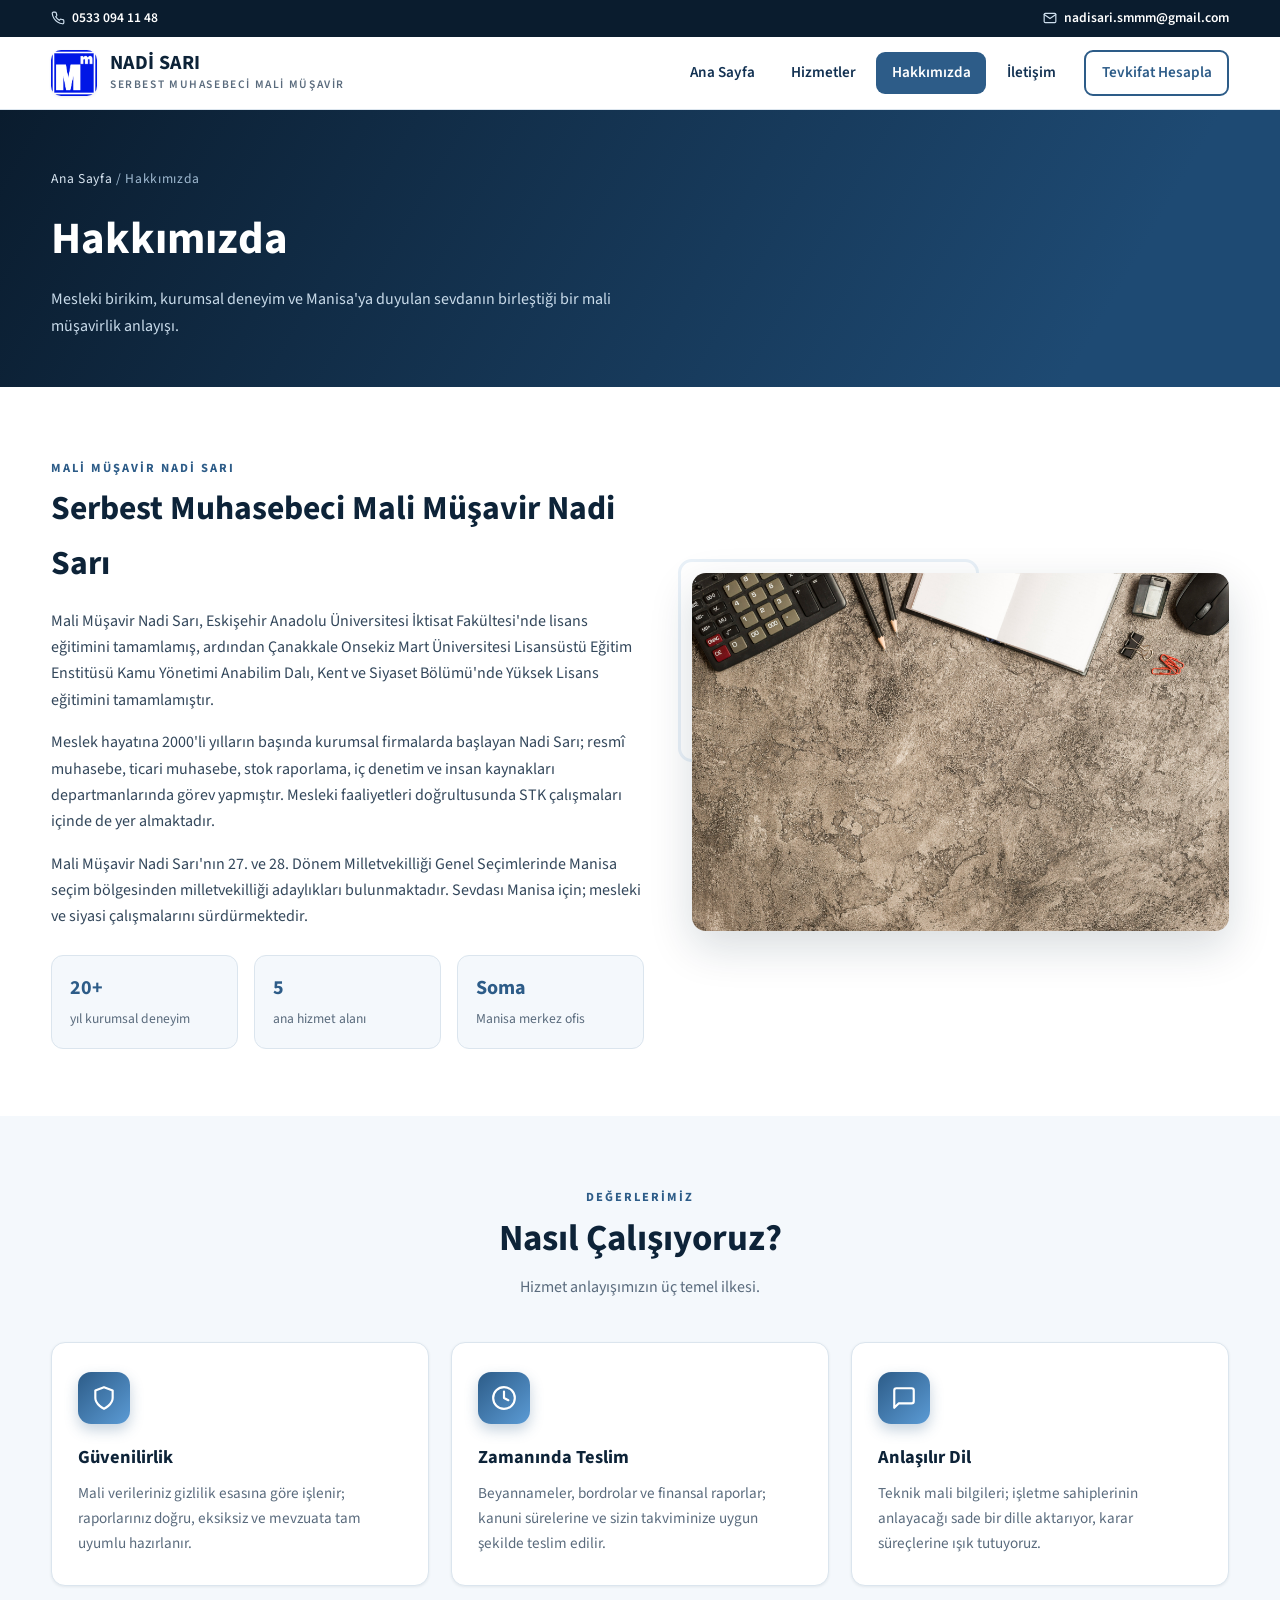
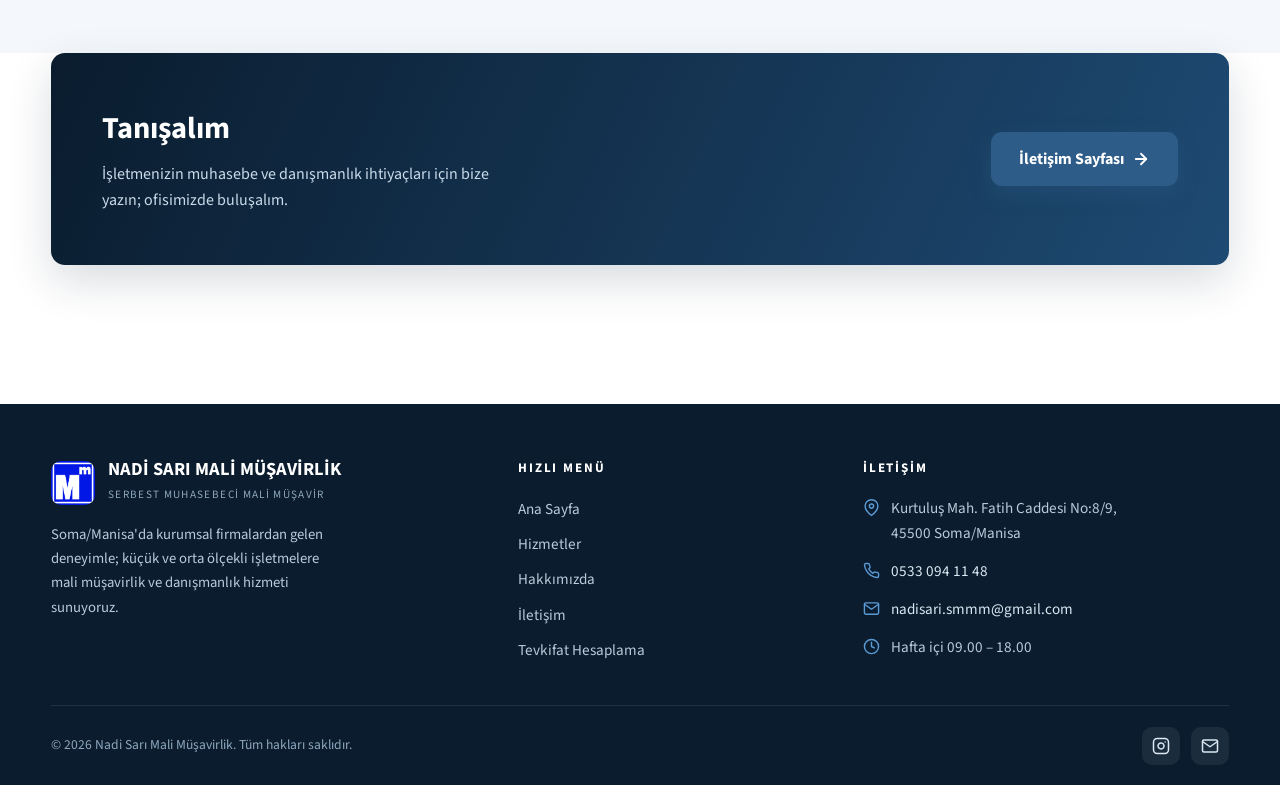
==== hakkimizda.html @ 2aadb76c "İlk yükleme: Nadi Sarı Mali Müşavirlik statik sitesi (WordPress'ten GitHub Pages'e taşındı)" ====
<!DOCTYPE html>
<html lang="tr">
<head>
  <meta charset="UTF-8">
  <meta name="viewport" content="width=device-width, initial-scale=1.0">
  <title>Hakkımızda — Nadi Sarı Mali Müşavirlik | Soma/Manisa</title>
  <meta name="description" content="Serbest Muhasebeci Mali Müşavir Nadi Sarı'nın mesleki yaşamı, eğitimi ve deneyimi.">
  <link rel="icon" type="image/jpeg" href="assets/img/logo.jpg">
  <link rel="preconnect" href="https://fonts.googleapis.com">
  <link rel="preconnect" href="https://fonts.gstatic.com" crossorigin>
  <link href="https://fonts.googleapis.com/css2?family=Source+Sans+3:ital,wght@0,400;0,600;0,700;1,400&display=swap" rel="stylesheet">
  <link rel="stylesheet" href="assets/css/style.css">
</head>
<body>

  <div class="topbar">
    <div class="container">
      <span>
        <svg viewBox="0 0 24 24" fill="none" stroke="currentColor" stroke-width="2" stroke-linecap="round" stroke-linejoin="round"><path d="M22 16.92v3a2 2 0 0 1-2.18 2 19.79 19.79 0 0 1-8.63-3.07 19.5 19.5 0 0 1-6-6 19.79 19.79 0 0 1-3.07-8.67A2 2 0 0 1 4.11 2h3a2 2 0 0 1 2 1.72 12.84 12.84 0 0 0 .7 2.81 2 2 0 0 1-.45 2.11L8.09 9.91a16 16 0 0 0 6 6l1.27-1.27a2 2 0 0 1 2.11-.45 12.84 12.84 0 0 0 2.81.7A2 2 0 0 1 22 16.92z"/></svg>
        <a href="tel:+905330941148">0533 094 11 48</a>
      </span>
      <span>
        <svg viewBox="0 0 24 24" fill="none" stroke="currentColor" stroke-width="2" stroke-linecap="round" stroke-linejoin="round"><path d="M4 4h16c1.1 0 2 .9 2 2v12c0 1.1-.9 2-2 2H4c-1.1 0-2-.9-2-2V6c0-1.1.9-2 2-2z"/><polyline points="22,6 12,13 2,6"/></svg>
        <a href="mailto:nadisari.smmm@gmail.com">nadisari.smmm@gmail.com</a>
      </span>
    </div>
  </div>

  <header class="site-header">
    <div class="container header-inner">
      <a class="brand" href="index.html">
        <img src="assets/img/logo.jpg" alt="Nadi Sarı Mali Müşavirlik logosu" width="46" height="46">
        <span class="brand-text">
          <strong>NADİ SARI</strong>
          <small>Serbest Muhasebeci Mali Müşavir</small>
        </span>
      </a>
      <nav class="main-nav" aria-label="Ana menü">
        <ul>
          <li><a href="index.html">Ana Sayfa</a></li>
          <li><a href="hizmetler.html">Hizmetler</a></li>
          <li><a href="hakkimizda.html" class="active">Hakkımızda</a></li>
          <li><a href="iletisim.html">İletişim</a></li>
          <li><a href="tevkifat-hesaplama.html" class="nav-cta">Tevkifat Hesapla</a></li>
        </ul>
      </nav>
      <button class="nav-toggle" aria-expanded="false" aria-label="Menüyü aç/kapat">
        <svg viewBox="0 0 24 24" fill="none" stroke-width="2.4" stroke-linecap="round"><line x1="3" y1="6" x2="21" y2="6"/><line x1="3" y1="12" x2="21" y2="12"/><line x1="3" y1="18" x2="21" y2="18"/></svg>
      </button>
    </div>
  </header>

  <section class="page-hero">
    <div class="container">
      <nav class="breadcrumb" aria-label="Konum"><a href="index.html">Ana Sayfa</a> / Hakkımızda</nav>
      <h1>Hakkımızda</h1>
      <p>Mesleki birikim, kurumsal deneyim ve Manisa'ya duyulan sevdanın birleştiği bir mali müşavirlik anlayışı.</p>
    </div>
  </section>

  <section class="section">
    <div class="container about-wrap">
      <div class="about-copy reveal">
        <span class="kicker" style="color:var(--blue-600);font-size:.78rem;font-weight:700;letter-spacing:.16em;text-transform:uppercase">Mali Müşavir Nadi Sarı</span>
        <h2>Serbest Muhasebeci Mali Müşavir Nadi Sarı</h2>
        <p>
          Mali Müşavir Nadi Sarı, Eskişehir Anadolu Üniversitesi İktisat Fakültesi'nde lisans eğitimini
          tamamlamış, ardından Çanakkale Onsekiz Mart Üniversitesi Lisansüstü Eğitim Enstitüsü Kamu
          Yönetimi Anabilim Dalı, Kent ve Siyaset Bölümü'nde Yüksek Lisans eğitimini tamamlamıştır.
        </p>
        <p>
          Meslek hayatına 2000'li yılların başında kurumsal firmalarda başlayan Nadi Sarı; resmî muhasebe,
          ticari muhasebe, stok raporlama, iç denetim ve insan kaynakları departmanlarında görev yapmıştır.
          Mesleki faaliyetleri doğrultusunda STK çalışmaları içinde de yer almaktadır.
        </p>
        <p>
          Mali Müşavir Nadi Sarı'nın 27. ve 28. Dönem Milletvekilliği Genel Seçimlerinde Manisa seçim
          bölgesinden milletvekilliği adaylıkları bulunmaktadır. Sevdası Manisa için; mesleki ve siyasi
          çalışmalarını sürdürmektedir.
        </p>
        <div class="about-facts">
          <div class="fact">
            <strong>20+</strong>
            <span>yıl kurumsal deneyim</span>
          </div>
          <div class="fact">
            <strong>5</strong>
            <span>ana hizmet alanı</span>
          </div>
          <div class="fact">
            <strong>Soma</strong>
            <span>Manisa merkez ofis</span>
          </div>
        </div>
      </div>
      <div class="about-media reveal">
        <img src="assets/img/kapak-notepad.jpg" alt="Ofis ortamı — hesap makinesi ve defter" loading="lazy">
      </div>
    </div>
  </section>

  <section class="section alt">
    <div class="container">
      <div class="section-head center reveal">
        <span class="kicker">Değerlerimiz</span>
        <h2>Nasıl Çalışıyoruz?</h2>
        <p>Hizmet anlayışımızın üç temel ilkesi.</p>
      </div>
      <div class="cards">
        <article class="card reveal">
          <div class="icon"><svg viewBox="0 0 24 24" fill="none" stroke-width="2" stroke-linecap="round" stroke-linejoin="round"><path d="M12 22s8-4 8-10V5l-8-3-8 3v7c0 6 8 10 8 10z"/></svg></div>
          <h3>Güvenilirlik</h3>
          <p>Mali verileriniz gizlilik esasına göre işlenir; raporlarınız doğru, eksiksiz ve mevzuata tam uyumlu hazırlanır.</p>
        </article>
        <article class="card reveal">
          <div class="icon"><svg viewBox="0 0 24 24" fill="none" stroke-width="2" stroke-linecap="round" stroke-linejoin="round"><circle cx="12" cy="12" r="10"/><polyline points="12 6 12 12 16 14"/></svg></div>
          <h3>Zamanında Teslim</h3>
          <p>Beyannameler, bordrolar ve finansal raporlar; kanuni sürelerine ve sizin takviminize uygun şekilde teslim edilir.</p>
        </article>
        <article class="card reveal">
          <div class="icon"><svg viewBox="0 0 24 24" fill="none" stroke-width="2" stroke-linecap="round" stroke-linejoin="round"><path d="M21 15a2 2 0 0 1-2 2H7l-4 4V5a2 2 0 0 1 2-2h14a2 2 0 0 1 2 2z"/></svg></div>
          <h3>Anlaşılır Dil</h3>
          <p>Teknik mali bilgileri; işletme sahiplerinin anlayacağı sade bir dille aktarıyor, karar süreçlerine ışık tutuyoruz.</p>
        </article>
      </div>
    </div>
  </section>

  <section class="section" style="padding-top:0">
    <div class="container">
      <div class="cta-band reveal">
        <div>
          <h2>Tanışalım</h2>
          <p>İşletmenizin muhasebe ve danışmanlık ihtiyaçları için bize yazın; ofisimizde buluşalım.</p>
        </div>
        <a class="btn btn-primary" href="iletisim.html">
          İletişim Sayfası
          <svg viewBox="0 0 24 24" fill="none" stroke="currentColor" stroke-width="2.4" stroke-linecap="round" stroke-linejoin="round"><line x1="5" y1="12" x2="19" y2="12"/><polyline points="12 5 19 12 12 19"/></svg>
        </a>
      </div>
    </div>
  </section>

  <footer class="site-footer">
    <div class="container footer-main">
      <div>
        <div class="footer-brand">
          <img src="assets/img/logo.jpg" alt="Nadi Sarı Mali Müşavirlik logosu" width="44" height="44">
          <span><strong>NADİ SARI MALİ MÜŞAVİRLİK</strong><small>Serbest Muhasebeci Mali Müşavir</small></span>
        </div>
        <p>Soma/Manisa'da kurumsal firmalardan gelen deneyimle; küçük ve orta ölçekli işletmelere mali müşavirlik ve danışmanlık hizmeti sunuyoruz.</p>
      </div>
      <div>
        <h4>Hızlı Menü</h4>
        <ul class="footer-links">
          <li><a href="index.html">Ana Sayfa</a></li>
          <li><a href="hizmetler.html">Hizmetler</a></li>
          <li><a href="hakkimizda.html">Hakkımızda</a></li>
          <li><a href="iletisim.html">İletişim</a></li>
          <li><a href="tevkifat-hesaplama.html">Tevkifat Hesaplama</a></li>
        </ul>
      </div>
      <div>
        <h4>İletişim</h4>
        <ul class="footer-contact">
          <li><svg viewBox="0 0 24 24" fill="none" stroke-width="2" stroke-linecap="round" stroke-linejoin="round"><path d="M21 10c0 7-9 13-9 13s-9-6-9-13a9 9 0 0 1 18 0z"/><circle cx="12" cy="10" r="3"/></svg><span>Kurtuluş Mah. Fatih Caddesi No:8/9,<br>45500 Soma/Manisa</span></li>
          <li><svg viewBox="0 0 24 24" fill="none" stroke-width="2" stroke-linecap="round" stroke-linejoin="round"><path d="M22 16.92v3a2 2 0 0 1-2.18 2 19.79 19.79 0 0 1-8.63-3.07 19.5 19.5 0 0 1-6-6 19.79 19.79 0 0 1-3.07-8.67A2 2 0 0 1 4.11 2h3a2 2 0 0 1 2 1.72 12.84 12.84 0 0 0 .7 2.81 2 2 0 0 1-.45 2.11L8.09 9.91a16 16 0 0 0 6 6l1.27-1.27a2 2 0 0 1 2.11-.45 12.84 12.84 0 0 0 2.81.7A2 2 0 0 1 22 16.92z"/></svg><a href="tel:+905330941148">0533 094 11 48</a></li>
          <li><svg viewBox="0 0 24 24" fill="none" stroke-width="2" stroke-linecap="round" stroke-linejoin="round"><path d="M4 4h16c1.1 0 2 .9 2 2v12c0 1.1-.9 2-2 2H4c-1.1 0-2-.9-2-2V6c0-1.1.9-2 2-2z"/><polyline points="22,6 12,13 2,6"/></svg><a href="mailto:nadisari.smmm@gmail.com">nadisari.smmm@gmail.com</a></li>
          <li><svg viewBox="0 0 24 24" fill="none" stroke-width="2" stroke-linecap="round" stroke-linejoin="round"><circle cx="12" cy="12" r="10"/><polyline points="12 6 12 12 16 14"/></svg><span>Hafta içi 09.00 – 18.00</span></li>
        </ul>
      </div>
    </div>
    <div class="container footer-bottom">
      <span>© 2026 Nadi Sarı Mali Müşavirlik. Tüm hakları saklıdır.</span>
      <div class="footer-social">
        <a href="https://www.instagram.com/nadisari.smmm/" target="_blank" rel="noopener" aria-label="Instagram" title="Instagram">
          <svg viewBox="0 0 24 24" fill="none" stroke-width="2" stroke-linecap="round" stroke-linejoin="round"><rect x="2" y="2" width="20" height="20" rx="5" ry="5"/><path d="M16 11.37A4 4 0 1 1 12.63 8 4 4 0 0 1 16 11.37z"/><line x1="17.5" y1="6.5" x2="17.51" y2="6.5"/></svg>
        </a>
        <a href="mailto:nadisari.smmm@gmail.com" aria-label="E-posta" title="E-posta">
          <svg viewBox="0 0 24 24" fill="none" stroke-width="2" stroke-linecap="round" stroke-linejoin="round"><path d="M4 4h16c1.1 0 2 .9 2 2v12c0 1.1-.9 2-2 2H4c-1.1 0-2-.9-2-2V6c0-1.1.9-2 2-2z"/><polyline points="22,6 12,13 2,6"/></svg>
        </a>
      </div>
    </div>
  </footer>

  <script src="assets/js/main.js"></script>
</body>
</html>
---- assets/css/style.css ----
/* ============================================================
   NADİ SARI MALİ MÜŞAVİRLİK — GitHub Pages Statik Site
   Modern lacivert profesyonel tema
   ============================================================ */

:root {
  --navy-950: #0a1c2e;
  --navy-900: #0d2338;
  --navy-800: #123152;
  --blue-700: #1e4a73;
  --blue-600: #2d5c88;   /* marka laciverti (orijinal site) */
  --blue-500: #3d7ab0;
  --blue-400: #5b9bd5;
  --blue-100: #e9f1f8;
  --blue-050: #f4f8fc;
  --ink: #1c2b3a;
  --muted: #5a6b7d;
  --line: #dbe5ee;
  --bg: #ffffff;
  --radius: 14px;
  --shadow-sm: 0 1px 3px rgba(13, 35, 56, .08);
  --shadow-md: 0 8px 24px rgba(13, 35, 56, .10);
  --shadow-lg: 0 16px 44px rgba(13, 35, 56, .16);
  --font: "Source Sans 3", "Source Sans Pro", "Segoe UI", system-ui, -apple-system, Arial, sans-serif;
}

* { margin: 0; padding: 0; box-sizing: border-box; }

html { scroll-behavior: smooth; }

body {
  font-family: var(--font);
  color: var(--ink);
  background: var(--bg);
  line-height: 1.65;
  -webkit-font-smoothing: antialiased;
  text-rendering: optimizeLegibility;
}

img { max-width: 100%; display: block; }

a { color: var(--blue-600); text-decoration: none; }
a:hover { color: var(--blue-500); }

.container {
  width: min(1180px, 92%);
  margin-inline: auto;
}

/* ---------- Üst Bilgi Şeridi ---------- */
.topbar {
  background: var(--navy-950);
  color: #cfe0ef;
  font-size: .85rem;
}
.topbar .container {
  display: flex;
  justify-content: space-between;
  gap: 1rem;
  padding: .45rem 0;
  flex-wrap: wrap;
}
.topbar a { color: #ffffff; font-weight: 600; }
.topbar span { display: inline-flex; align-items: center; gap: .4rem; }
.topbar svg { width: 14px; height: 14px; flex: none; }

/* ---------- Header ---------- */
.site-header {
  position: sticky;
  top: 0;
  z-index: 100;
  background: rgba(255, 255, 255, .92);
  backdrop-filter: blur(10px);
  border-bottom: 1px solid var(--line);
  transition: box-shadow .25s ease;
}
.site-header.scrolled { box-shadow: var(--shadow-md); }

.header-inner {
  display: flex;
  align-items: center;
  justify-content: space-between;
  gap: 1.5rem;
  padding: .8rem 0;
}

.brand {
  display: flex;
  align-items: center;
  gap: .8rem;
  color: var(--navy-900);
}
.brand img {
  width: 46px;
  height: 46px;
  border-radius: 10px;
  box-shadow: var(--shadow-sm);
}
.brand-text strong {
  display: block;
  font-size: 1.25rem;
  font-weight: 700;
  letter-spacing: .02em;
  line-height: 1.2;
}
.brand-text small {
  display: block;
  font-size: .72rem;
  letter-spacing: .14em;
  color: var(--muted);
  font-weight: 600;
  text-transform: uppercase;
}

.main-nav ul {
  display: flex;
  align-items: center;
  gap: .35rem;
  list-style: none;
}
.main-nav a {
  display: block;
  padding: .55rem .95rem;
  border-radius: 9px;
  font-weight: 600;
  font-size: .95rem;
  color: var(--navy-800);
  transition: background .2s ease, color .2s ease;
}
.main-nav a:hover { background: var(--blue-100); color: var(--blue-700); }
.main-nav a.active { background: var(--blue-600); color: #fff; }
.main-nav a.nav-cta {
  border: 2px solid var(--blue-600);
  color: var(--blue-600);
  margin-left: .5rem;
}
.main-nav a.nav-cta:hover { background: var(--blue-600); color: #fff; }

.nav-toggle {
  display: none;
  background: none;
  border: 1.5px solid var(--line);
  border-radius: 10px;
  padding: .5rem .65rem;
  cursor: pointer;
}
.nav-toggle svg { width: 22px; height: 22px; stroke: var(--navy-800); }

/* ---------- Hero ---------- */
.hero {
  position: relative;
  color: #fff;
  background:
    linear-gradient(115deg, rgba(10, 28, 46, .93) 0%, rgba(18, 49, 82, .82) 45%, rgba(13, 35, 56, .55) 100%),
    url("../img/hero-office.jpg") center 40% / cover no-repeat;
  padding: 6.5rem 0 5.5rem;
  overflow: hidden;
}
.hero::after {
  content: "";
  position: absolute;
  inset: auto 0 0 0;
  height: 6px;
  background: linear-gradient(90deg, var(--blue-600), var(--blue-400));
}
.hero-eyebrow {
  display: inline-flex;
  align-items: center;
  gap: .5rem;
  background: rgba(255, 255, 255, .12);
  border: 1px solid rgba(255, 255, 255, .25);
  color: #eaf2fa;
  font-size: .8rem;
  font-weight: 600;
  letter-spacing: .12em;
  text-transform: uppercase;
  padding: .45rem 1rem;
  border-radius: 999px;
  margin-bottom: 1.4rem;
}
.hero h1 {
  font-size: clamp(2.4rem, 5.2vw, 3.9rem);
  line-height: 1.12;
  font-weight: 700;
  letter-spacing: -.01em;
  max-width: 15ch;
}
.hero h1 span { color: var(--blue-400); }
.hero p.lead {
  margin-top: 1.2rem;
  font-size: clamp(1.05rem, 1.6vw, 1.25rem);
  color: #d7e4f1;
  max-width: 58ch;
}
.hero-actions {
  margin-top: 2.2rem;
  display: flex;
  gap: .9rem;
  flex-wrap: wrap;
}

/* ---------- Butonlar ---------- */
.btn {
  display: inline-flex;
  align-items: center;
  gap: .55rem;
  padding: .85rem 1.7rem;
  border-radius: 11px;
  font-weight: 700;
  font-size: 1rem;
  transition: transform .18s ease, box-shadow .18s ease, background .18s ease, color .18s ease;
  cursor: pointer;
  border: none;
}
.btn svg { width: 18px; height: 18px; }
.btn-primary { background: var(--blue-600); color: #fff; box-shadow: 0 8px 20px rgba(45, 92, 136, .35); }
.btn-primary:hover { background: var(--blue-500); color: #fff; transform: translateY(-2px); box-shadow: 0 12px 26px rgba(45, 92, 136, .42); }
.btn-ghost { background: rgba(255, 255, 255, .1); color: #fff; border: 1.5px solid rgba(255, 255, 255, .55); }
.btn-ghost:hover { background: rgba(255, 255, 255, .2); color: #fff; }
.btn-outline { background: #fff; color: var(--blue-600); border: 2px solid var(--blue-600); }
.btn-outline:hover { background: var(--blue-600); color: #fff; }

/* ---------- Sayfa Banner (iç sayfalar) ---------- */
.page-hero {
  position: relative;
  color: #fff;
  background: linear-gradient(120deg, var(--navy-950), var(--blue-700) 85%);
  padding: 3.6rem 0 3rem;
}
.page-hero h1 { font-size: clamp(2rem, 4vw, 2.8rem); font-weight: 700; }
.page-hero p { margin-top: .6rem; color: #c9dbea; max-width: 70ch; }
.breadcrumb {
  font-size: .85rem;
  color: #9fb9d0;
  margin-bottom: .8rem;
  letter-spacing: .05em;
}
.breadcrumb a { color: #d9e6f2; }

/* ---------- Bölümler ---------- */
.section { padding: 4.2rem 0; }
.section.alt { background: var(--blue-050); }
.section-head { max-width: 720px; margin-bottom: 2.6rem; }
.section-head.center { margin-inline: auto; text-align: center; }
.section-head .kicker {
  display: inline-block;
  font-size: .78rem;
  font-weight: 700;
  letter-spacing: .16em;
  text-transform: uppercase;
  color: var(--blue-600);
  margin-bottom: .6rem;
}
.section-head h2 {
  font-size: clamp(1.7rem, 3.2vw, 2.3rem);
  color: var(--navy-900);
  line-height: 1.2;
}
.section-head p { margin-top: .8rem; color: var(--muted); }

/* ---------- Kartlar ---------- */
.cards {
  display: grid;
  grid-template-columns: repeat(auto-fit, minmax(300px, 1fr));
  gap: 1.4rem;
}
.card {
  background: #fff;
  border: 1px solid var(--line);
  border-radius: var(--radius);
  padding: 1.8rem 1.6rem;
  box-shadow: var(--shadow-sm);
  transition: transform .22s ease, box-shadow .22s ease, border-color .22s ease;
  display: flex;
  flex-direction: column;
}
.card:hover { transform: translateY(-5px); box-shadow: var(--shadow-md); border-color: #bcd2e4; }
.card .icon {
  width: 52px;
  height: 52px;
  border-radius: 13px;
  background: linear-gradient(135deg, var(--blue-600), var(--blue-400));
  display: grid;
  place-items: center;
  margin-bottom: 1.1rem;
  box-shadow: 0 6px 14px rgba(45, 92, 136, .28);
}
.card .icon svg { width: 26px; height: 26px; stroke: #fff; }
.card h3 { font-size: 1.15rem; color: var(--navy-900); margin-bottom: .55rem; }
.card p { color: var(--muted); font-size: .95rem; flex: 1; }
.card .more {
  margin-top: 1.1rem;
  font-weight: 700;
  font-size: .92rem;
  display: inline-flex;
  align-items: center;
  gap: .35rem;
}
.card .more svg { width: 15px; height: 15px; transition: transform .2s ease; }
.card .more:hover svg { transform: translateX(4px); }

/* ---------- Hizmet detay bölümleri ---------- */
.service-block {
  background: #fff;
  border: 1px solid var(--line);
  border-radius: var(--radius);
  box-shadow: var(--shadow-sm);
  padding: 2.4rem clamp(1.2rem, 4vw, 2.6rem);
  margin-bottom: 2rem;
}
.service-block .svc-head {
  display: flex;
  align-items: center;
  gap: 1rem;
  margin-bottom: 1.2rem;
}
.service-block .svc-head .icon {
  width: 54px; height: 54px; flex: none;
  border-radius: 14px;
  background: linear-gradient(135deg, var(--blue-600), var(--blue-400));
  display: grid; place-items: center;
  box-shadow: 0 6px 14px rgba(45, 92, 136, .28);
}
.service-block .svc-head .icon svg { width: 27px; height: 27px; stroke: #fff; }
.service-block h2 { color: var(--navy-900); font-size: clamp(1.25rem, 2.4vw, 1.6rem); line-height: 1.25; }
.service-block p { color: #33475b; margin-top: .9rem; }
.service-block ul {
  margin-top: 1.2rem;
  padding-left: 0;
  list-style: none;
  display: grid;
  gap: .55rem;
}
.service-block ul li {
  position: relative;
  padding-left: 1.7rem;
  color: #33475b;
}
.service-block ul li::before {
  content: "";
  position: absolute;
  left: 0;
  top: .5em;
  width: 1.05rem;
  height: 1.05rem;
  border-radius: 50%;
  background: var(--blue-100) url('data:image/svg+xml;utf8,<svg xmlns="http://www.w3.org/2000/svg" viewBox="0 0 24 24" fill="none" stroke="%232d5c88" stroke-width="3.4" stroke-linecap="round" stroke-linejoin="round"><polyline points="20 6 9 17 4 12"/></svg>') center / 70% no-repeat;
}

/* ---------- Kurum logo ızgarası ---------- */
.logo-grid {
  display: grid;
  grid-template-columns: repeat(auto-fit, minmax(150px, 1fr));
  gap: 1.1rem;
}
.logo-cell {
  background: #fff;
  border: 1px solid var(--line);
  border-radius: var(--radius);
  min-height: 110px;
  display: grid;
  place-items: center;
  padding: 1.1rem 1rem;
  box-shadow: var(--shadow-sm);
  transition: transform .2s ease, box-shadow .2s ease, border-color .2s ease;
}
.logo-cell:hover { transform: translateY(-4px); box-shadow: var(--shadow-md); border-color: #bcd2e4; }
.logo-cell img {
  width: 132px;
  height: auto;
  opacity: .82;
  filter: saturate(.9);
  transition: opacity .2s ease, filter .2s ease;
}
.logo-cell:hover img { opacity: 1; filter: saturate(1.1); }

/* ---------- İletişim bilgi kartları ---------- */
.info-grid {
  display: grid;
  grid-template-columns: repeat(auto-fit, minmax(240px, 1fr));
  gap: 1.3rem;
}
.info-card {
  background: #fff;
  border: 1px solid var(--line);
  border-radius: var(--radius);
  padding: 1.7rem 1.5rem;
  text-align: center;
  box-shadow: var(--shadow-sm);
  transition: transform .2s ease, box-shadow .2s ease;
}
.info-card:hover { transform: translateY(-4px); box-shadow: var(--shadow-md); }
.info-card .icon {
  width: 50px; height: 50px;
  margin: 0 auto .9rem;
  border-radius: 50%;
  background: var(--blue-100);
  display: grid; place-items: center;
}
.info-card .icon svg { width: 24px; height: 24px; stroke: var(--blue-600); }
.info-card h3 { font-size: .8rem; letter-spacing: .14em; text-transform: uppercase; color: var(--muted); margin-bottom: .45rem; }
.info-card p, .info-card a.big { color: var(--navy-900); font-weight: 700; font-size: 1.02rem; }
.info-card a.big:hover { color: var(--blue-500); }
.info-card small { display: block; margin-top: .25rem; color: var(--muted); font-weight: 400; }

/* ---------- CTA şerit ---------- */
.cta-band {
  background: linear-gradient(115deg, var(--navy-950), var(--blue-700));
  color: #fff;
  border-radius: var(--radius);
  padding: clamp(2rem, 5vw, 3.2rem);
  display: flex;
  align-items: center;
  justify-content: space-between;
  gap: 2rem;
  flex-wrap: wrap;
  box-shadow: var(--shadow-lg);
}
.cta-band h2 { font-size: clamp(1.4rem, 2.6vw, 1.9rem); }
.cta-band p { color: #c9dbea; margin-top: .4rem; max-width: 52ch; }

/* ---------- Hakkımızda ---------- */
.about-wrap {
  display: grid;
  grid-template-columns: 1.05fr .95fr;
  gap: 3rem;
  align-items: center;
}
.about-media {
  position: relative;
}
.about-media img {
  border-radius: var(--radius);
  box-shadow: var(--shadow-lg);
  width: 100%;
  object-fit: cover;
}
.about-media::before {
  content: "";
  position: absolute;
  inset: -14px auto auto -14px;
  width: 55%;
  height: 55%;
  border-radius: var(--radius);
  border: 3px solid var(--blue-100);
  z-index: -1;
}
.about-copy h2 { color: var(--navy-900); font-size: clamp(1.6rem, 3vw, 2.1rem); margin-bottom: 1rem; }
.about-copy p { color: #33475b; margin-bottom: 1rem; }
.about-facts {
  display: grid;
  grid-template-columns: repeat(auto-fit, minmax(150px, 1fr));
  gap: 1rem;
  margin-top: 1.6rem;
}
.fact {
  background: var(--blue-050);
  border: 1px solid var(--line);
  border-radius: 12px;
  padding: 1rem 1.1rem;
}
.fact strong { display: block; color: var(--blue-600); font-size: 1.25rem; }
.fact span { font-size: .85rem; color: var(--muted); }

/* ---------- Hesaplayıcı ---------- */
.calc-wrap {
  max-width: 640px;
  margin-inline: auto;
  background: #fff;
  border: 1px solid var(--line);
  border-radius: var(--radius);
  box-shadow: var(--shadow-md);
  padding: clamp(1.6rem, 4vw, 2.6rem);
}
.calc-field { margin-bottom: 1.2rem; }
.calc-field label {
  display: block;
  font-weight: 700;
  color: var(--navy-900);
  margin-bottom: .4rem;
  font-size: .95rem;
}
.calc-field input {
  width: 100%;
  padding: .85rem 1rem;
  border: 1.5px solid var(--line);
  border-radius: 10px;
  font-size: 1.05rem;
  font-family: var(--font);
  color: var(--ink);
  transition: border-color .2s ease, box-shadow .2s ease;
  background: var(--blue-050);
}
.calc-field input:focus {
  outline: none;
  border-color: var(--blue-600);
  background: #fff;
  box-shadow: 0 0 0 4px rgba(45, 92, 136, .12);
}
.calc-note { font-size: .85rem; color: var(--muted); margin-top: 1rem; }
.calc-results {
  margin-top: 1.6rem;
  border-top: 2px dashed var(--line);
  padding-top: 1.4rem;
  display: none;
}
.calc-results.show { display: block; }
.calc-row {
  display: flex;
  justify-content: space-between;
  align-items: center;
  gap: 1rem;
  padding: .7rem 1rem;
  border-radius: 10px;
  background: var(--blue-050);
  margin-bottom: .6rem;
}
.calc-row strong { color: var(--navy-900); }
.calc-row .val { font-variant-numeric: tabular-nums; font-weight: 700; color: var(--blue-600); font-size: 1.08rem; }
.calc-row.total { background: var(--navy-900); color: #fff; }
.calc-row.total strong, .calc-row.total .val { color: #fff; }
.calc-row.total .val { font-size: 1.25rem; }

/* ---------- Harita ---------- */
.map-frame {
  display: block;
  border-radius: var(--radius);
  overflow: hidden;
  box-shadow: var(--shadow-md);
  border: 1px solid var(--line);
  position: relative;
}
.map-frame img { width: 100%; height: auto; transition: transform .4s ease; }
.map-frame:hover img { transform: scale(1.025); }
.map-frame .map-overlay {
  position: absolute;
  inset: auto 1rem 1rem auto;
  background: rgba(10, 28, 46, .85);
  color: #fff;
  font-size: .85rem;
  font-weight: 600;
  padding: .55rem .95rem;
  border-radius: 999px;
  display: inline-flex;
  align-items: center;
  gap: .45rem;
}
.map-frame .map-overlay svg { width: 15px; height: 15px; }

/* ---------- Footer ---------- */
.site-footer {
  background: var(--navy-950);
  color: #b9cadb;
  margin-top: 4.5rem;
}
.footer-main {
  display: grid;
  grid-template-columns: 1.4fr 1fr 1.2fr;
  gap: 2.5rem;
  padding: 3.4rem 0 2.6rem;
}
.site-footer h4 {
  color: #fff;
  font-size: .82rem;
  letter-spacing: .14em;
  text-transform: uppercase;
  margin-bottom: 1rem;
}
.footer-brand { display: flex; align-items: center; gap: .8rem; margin-bottom: 1rem; }
.footer-brand img { width: 44px; height: 44px; border-radius: 10px; }
.footer-brand strong { color: #fff; font-size: 1.15rem; display: block; line-height: 1.2; }
.footer-brand small { color: #8fa7bd; font-size: .7rem; letter-spacing: .12em; text-transform: uppercase; }
.site-footer p { font-size: .92rem; max-width: 40ch; }
.footer-links { list-style: none; display: grid; gap: .55rem; }
.footer-links a { color: #b9cadb; font-size: .95rem; transition: color .2s ease, padding-left .2s ease; }
.footer-links a:hover { color: #fff; padding-left: 4px; }
.footer-contact { list-style: none; display: grid; gap: .8rem; font-size: .95rem; }
.footer-contact li { display: flex; gap: .7rem; align-items: flex-start; }
.footer-contact svg { width: 17px; height: 17px; flex: none; margin-top: .2rem; stroke: var(--blue-400); }
.footer-contact a { color: #dbe7f2; }
.footer-contact a:hover { color: #fff; }
.footer-bottom {
  border-top: 1px solid rgba(255, 255, 255, .09);
  padding: 1.3rem 0;
  display: flex;
  justify-content: space-between;
  align-items: center;
  gap: 1rem;
  flex-wrap: wrap;
  font-size: .85rem;
  color: #8fa7bd;
}
.footer-social { display: flex; gap: .7rem; }
.footer-social a {
  width: 38px; height: 38px;
  border-radius: 10px;
  background: rgba(255, 255, 255, .07);
  display: grid; place-items: center;
  transition: background .2s ease, transform .2s ease;
}
.footer-social a:hover { background: var(--blue-600); transform: translateY(-2px); }
.footer-social svg { width: 18px; height: 18px; stroke: #dbe7f2; }

/* ---------- 404 ---------- */
.notfound { text-align: center; padding: 5rem 0 6rem; }
.notfound h1 { font-size: clamp(4rem, 10vw, 7rem); color: var(--blue-600); line-height: 1; }
.notfound p { color: var(--muted); margin: 1rem 0 2rem; }

/* ---------- Görünüm animasyonları ---------- */
.reveal { opacity: 0; transform: translateY(22px); transition: opacity .6s ease, transform .6s ease; }
.reveal.visible { opacity: 1; transform: none; }
body.no-observer .reveal { opacity: 1; transform: none; }

/* ---------- Responsive ---------- */
@media (max-width: 940px) {
  .about-wrap { grid-template-columns: 1fr; }
  .footer-main { grid-template-columns: 1fr 1fr; }
}

@media (max-width: 780px) {
  .topbar { display: none; }
  .nav-toggle { display: inline-flex; }
  .main-nav {
    position: absolute;
    top: 100%;
    left: 0;
    right: 0;
    background: #fff;
    border-bottom: 1px solid var(--line);
    box-shadow: var(--shadow-md);
    display: none;
  }
  .main-nav.open { display: block; }
  .main-nav ul { flex-direction: column; align-items: stretch; padding: .8rem 4%; gap: .2rem; }
  .main-nav a { padding: .8rem 1rem; }
  .main-nav a.nav-cta { margin-left: 0; margin-top: .4rem; text-align: center; }
  .hero { padding: 4.6rem 0 4rem; }
  .section { padding: 3rem 0; }
}

@media (max-width: 560px) {
  .footer-main { grid-template-columns: 1fr; }
  .brand-text strong { font-size: 1.08rem; }
  .footer-bottom { justify-content: center; text-align: center; }
}
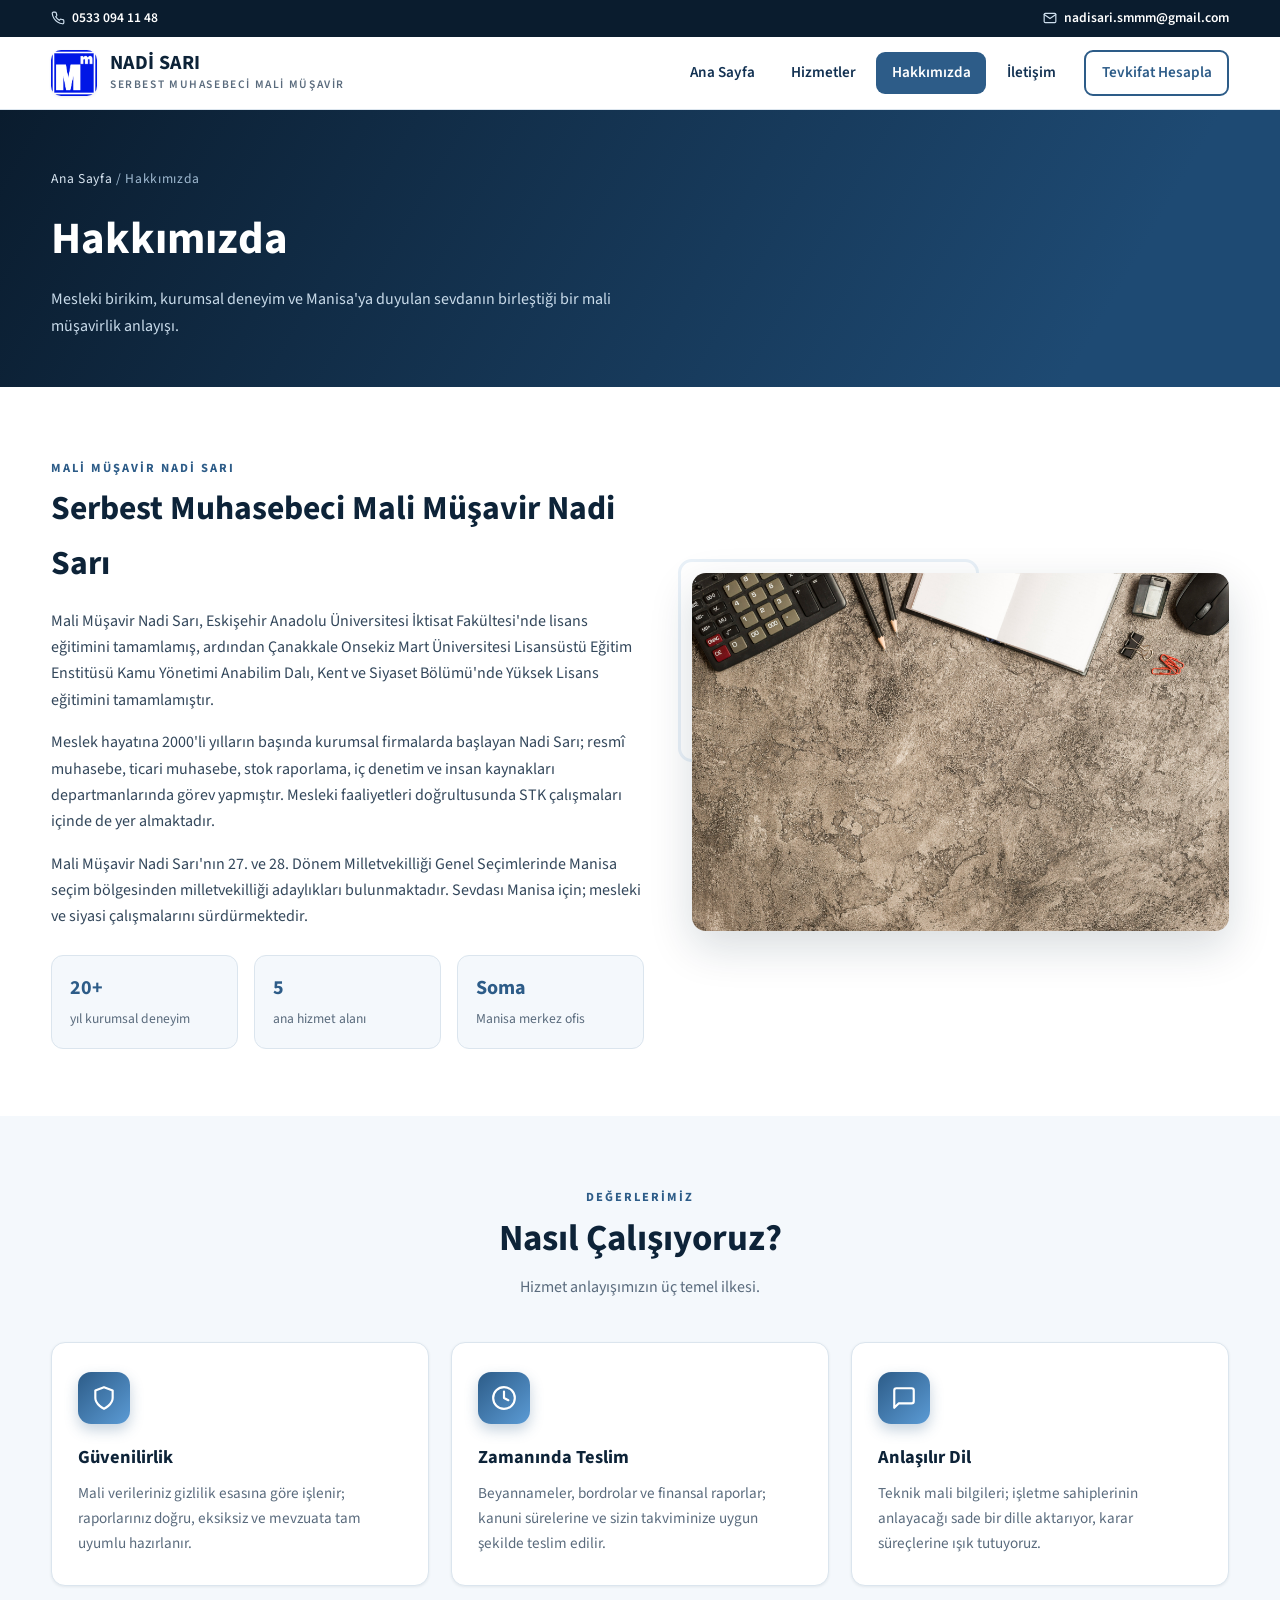
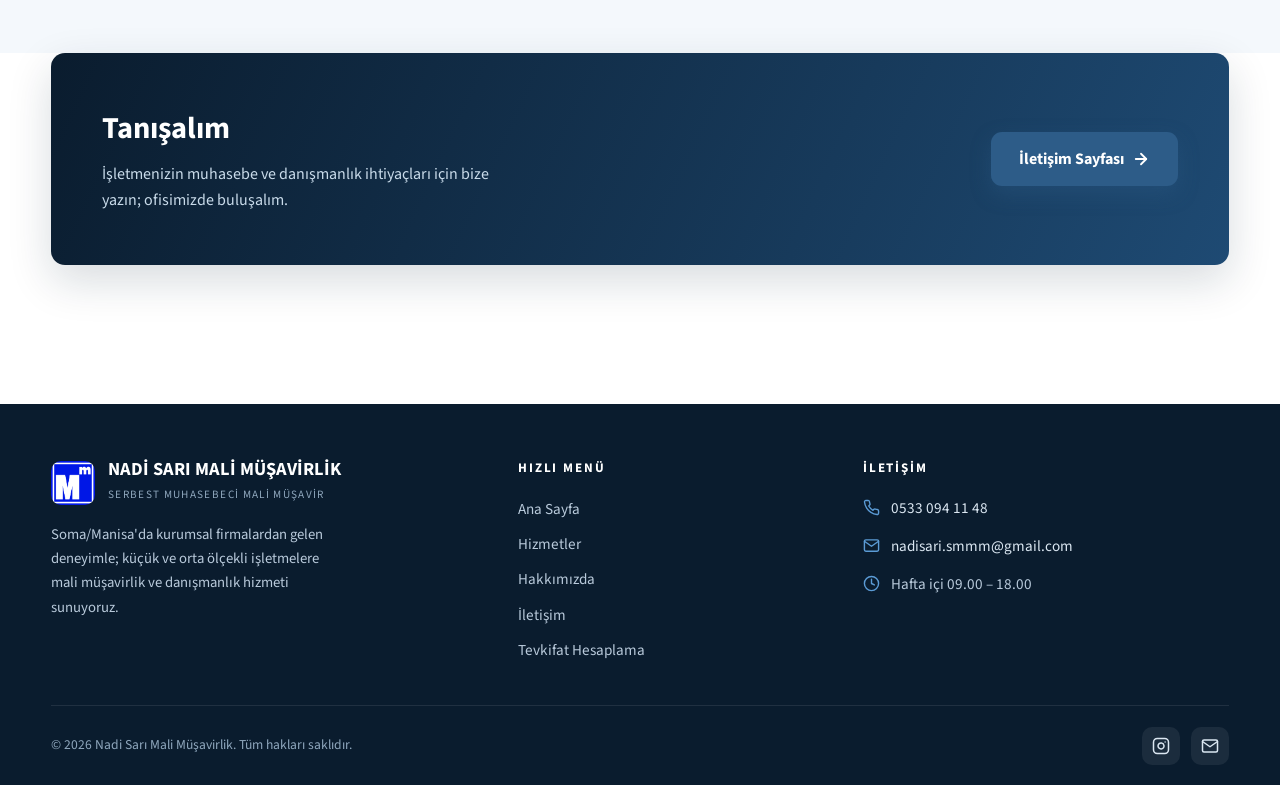
==== commit 5bf5cb27: "Ofis adresi ve harita gecici olarak siteden cikarildi (adres guncellenecek)" ====
--- a/hakkimizda.html
+++ b/hakkimizda.html
@@ -163,7 +163,6 @@
       <div>
         <h4>İletişim</h4>
         <ul class="footer-contact">
-          <li><svg viewBox="0 0 24 24" fill="none" stroke-width="2" stroke-linecap="round" stroke-linejoin="round"><path d="M21 10c0 7-9 13-9 13s-9-6-9-13a9 9 0 0 1 18 0z"/><circle cx="12" cy="10" r="3"/></svg><span>Kurtuluş Mah. Fatih Caddesi No:8/9,<br>45500 Soma/Manisa</span></li>
           <li><svg viewBox="0 0 24 24" fill="none" stroke-width="2" stroke-linecap="round" stroke-linejoin="round"><path d="M22 16.92v3a2 2 0 0 1-2.18 2 19.79 19.79 0 0 1-8.63-3.07 19.5 19.5 0 0 1-6-6 19.79 19.79 0 0 1-3.07-8.67A2 2 0 0 1 4.11 2h3a2 2 0 0 1 2 1.72 12.84 12.84 0 0 0 .7 2.81 2 2 0 0 1-.45 2.11L8.09 9.91a16 16 0 0 0 6 6l1.27-1.27a2 2 0 0 1 2.11-.45 12.84 12.84 0 0 0 2.81.7A2 2 0 0 1 22 16.92z"/></svg><a href="tel:+905330941148">0533 094 11 48</a></li>
           <li><svg viewBox="0 0 24 24" fill="none" stroke-width="2" stroke-linecap="round" stroke-linejoin="round"><path d="M4 4h16c1.1 0 2 .9 2 2v12c0 1.1-.9 2-2 2H4c-1.1 0-2-.9-2-2V6c0-1.1.9-2 2-2z"/><polyline points="22,6 12,13 2,6"/></svg><a href="mailto:nadisari.smmm@gmail.com">nadisari.smmm@gmail.com</a></li>
           <li><svg viewBox="0 0 24 24" fill="none" stroke-width="2" stroke-linecap="round" stroke-linejoin="round"><circle cx="12" cy="12" r="10"/><polyline points="12 6 12 12 16 14"/></svg><span>Hafta içi 09.00 – 18.00</span></li>
